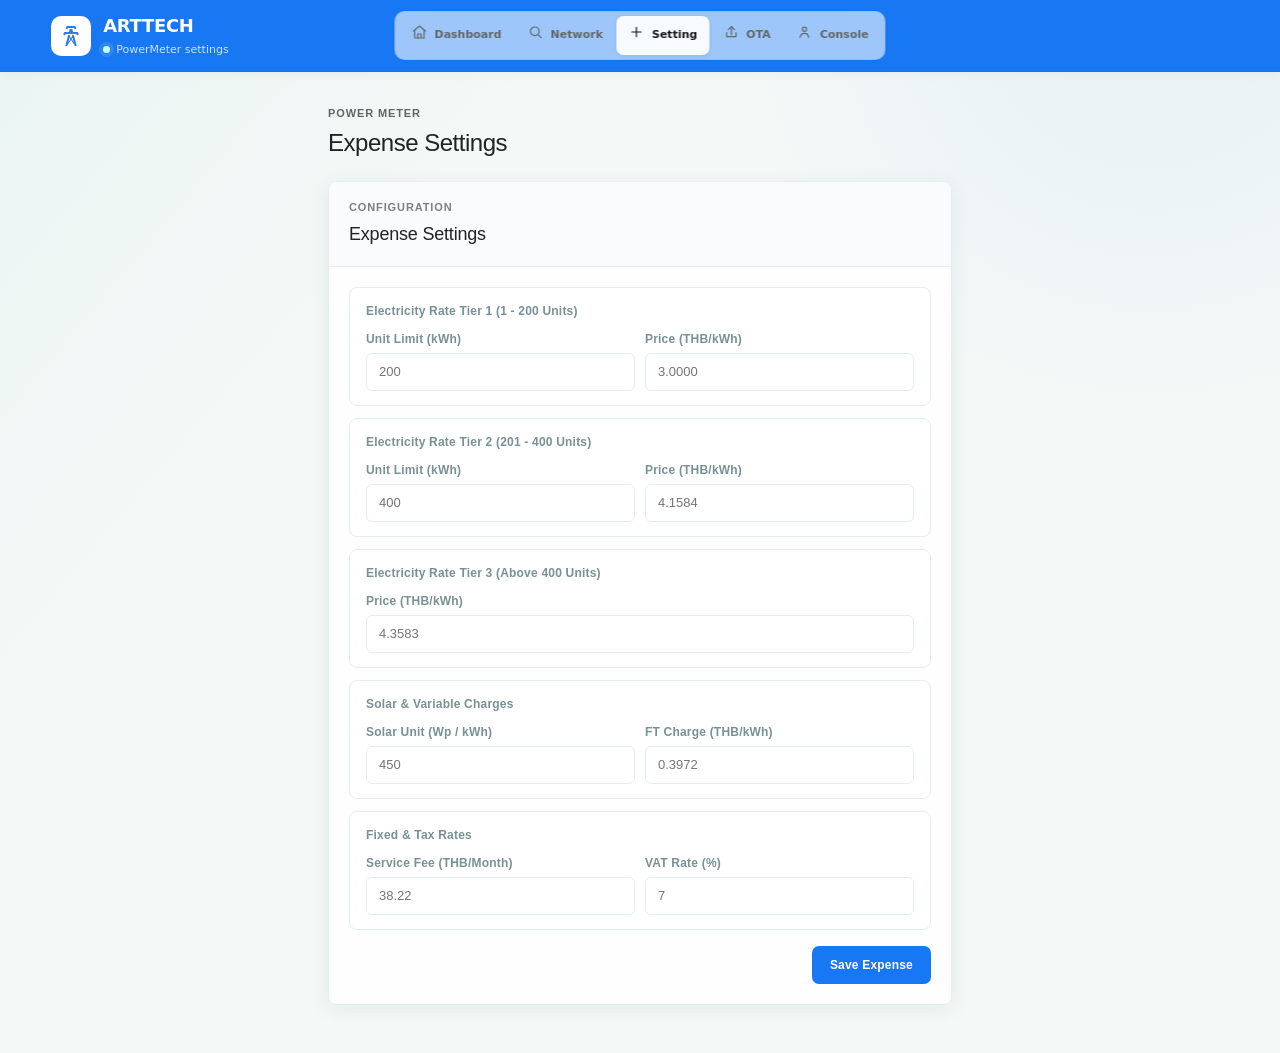
==== data/setting.html @ d9365762 "first commit" ====
﻿<!doctype html>
<html lang="en">

<head>
  <meta charset="UTF-8">
  <meta name="viewport" content="width=device-width,initial-scale=1">
  <meta name="theme-color" content="#188f82">
  <title>ARTTECH | Expense Settings</title>
  <link rel="stylesheet" href="dashboard.css">
  <link rel="stylesheet" href="setting.css">
</head>

<body>
  <header class="topbar">
    <div class="brand-block">
      <div class="brand-mark"><img src="pic/transmission-tower.svg" alt="Power Meter"></div>
      <div>
        <h1>ARTTECH</h1>
        <p class="connection"><span class="status-dot"></span>PowerMeter settings</p>
      </div>
    </div>

    <nav class="top-navigation">
      <a class="top-navigation-link" href="dashboard.html"><span class="nav-icon"><svg viewBox="0 0 24 24">
            <path d="M3 10.5 12 3l9 7.5" />
            <path d="M5 9.5V21h14V9.5" />
            <path d="M9.5 21v-6h5v6" />
          </svg></span><span class="nav-label">Dashboard</span></a>

      <a class="top-navigation-link" href="network.html"><span class="nav-icon"><svg viewBox="0 0 24 24">
            <circle cx="11" cy="11" r="6.5" />
            <path d="m16 16 4.5 4.5" />
          </svg></span><span class="nav-label">Network</span></a>

      <a class="top-navigation-link nav-cta active" href="setting.html"><span class="nav-icon"><svg viewBox="0 0 24 24">
            <path d="M12 5v14M5 12h14" />
          </svg></span><span class="nav-label">Setting</span></a>

      <a class="top-navigation-link" href="ota.html"><span class="nav-icon"><svg viewBox="0 0 24 24">
            <path d="M12 16V4" />
            <path d="m7.5 8.5 4.5-4.5 4.5 4.5" />
            <path d="M5 13v6h14v-6" />
          </svg></span><span class="nav-label">OTA</span></a>

      <a class="top-navigation-link" href="console.html"><span class="nav-icon"><svg viewBox="0 0 24 24">
            <circle cx="12" cy="8" r="3.2" />
            <path d="M5.5 20c.8-4 3-6 6.5-6s5.7 2 6.5 6" />
          </svg></span><span class="nav-label">Console</span></a>
    </nav>
  </header>

  <div class="app-shell">
    <main class="dashboard expense-settings-page">
      <section class="page-intro">
        <div>
          <p class="overline">POWER METER</p>
          <h2>Expense Settings</h2>
        </div>
      </section>

      <section class="settings-panel expense-settings-panel" id="expenseSettingsView" role="tabpanel"
        aria-labelledby="expenseTab">
        <header class="settings-header">
          <div class="settings-title">
            <p class="overline">CONFIGURATION</p>
            <h2>Expense Settings</h2>
          </div>
        </header>

        <div class="settings-content">
          <article class="setting-card">
            <h3 class="setting-label">Electricity Rate Tier 1 (1 - <span id="tier1RangeText">200</span> Units)</h3>
            <div class="setting-row">
              <label class="input-sublabel">
                <span>Unit Limit (kWh)</span>
                <input class="schedule-input" type="number" id="UnitCost1" min="0" step="1" placeholder="200" oninput="updateTierLabelsUI()" />
              </label>
              <label class="input-sublabel">
                <span>Price (THB/kWh)</span>
                <input class="schedule-input" type="number" id="PriceCost1" min="0" step="0.0001" placeholder="3.0000" />
              </label>
            </div>
          </article>

          <article class="setting-card">
            <h3 class="setting-label">Electricity Rate Tier 2 (<span id="tier2StartText">201</span> - <span id="tier2EndText">400</span> Units)</h3>
            <div class="setting-row">
              <label class="input-sublabel">
                <span>Unit Limit (kWh)</span>
                <input class="schedule-input" type="number" id="UnitCost2" min="0" step="1" placeholder="400" oninput="updateTierLabelsUI()" />
              </label>
              <label class="input-sublabel">
                <span>Price (THB/kWh)</span>
                <input class="schedule-input" type="number" id="PriceCost2" min="0" step="0.0001" placeholder="4.1584" />
              </label>
            </div>
          </article>

          <article class="setting-card">
            <h3 class="setting-label">Electricity Rate Tier 3 (Above <span id="tier3StartText">400</span> Units)</h3>
            <div class="setting-row">
              <label class="input-sublabel">
                <span>Price (THB/kWh)</span>
                <input class="schedule-input" type="number" id="PriceCost3" min="0" step="0.0001" placeholder="4.3583" />
              </label>
            </div>
          </article>

          <article class="setting-card">
            <h3 class="setting-label">Solar & Variable Charges</h3>
            <div class="setting-row">
              <label class="input-sublabel">
                <span>Solar Unit (Wp / kWh)</span>
                <input class="schedule-input" type="number" id="UnitSolar" min="0" step="1" placeholder="450" />
              </label>
              <label class="input-sublabel">
                <span>FT Charge (THB/kWh)</span>
                <input class="schedule-input" type="number" id="ft" step="0.0001" placeholder="0.3972" />
              </label>
            </div>
          </article>

          <article class="setting-card">
            <h3 class="setting-label">Fixed & Tax Rates</h3>
            <div class="setting-row">
              <label class="input-sublabel">
                <span>Service Fee (THB/Month)</span>
                <input class="schedule-input" type="number" id="ServiceFee" min="0" step="0.01" placeholder="38.22" />
              </label>
              <label class="input-sublabel">
                <span>VAT Rate (%)</span>
                <input class="schedule-input" type="number" id="VatRate" min="0" max="100" step="0.1" placeholder="7" />
              </label>
            </div>
          </article>

          <div class="settings-actions">
            <button class="setting-button" type="button" onclick="saveExpenseSettings()">Save Expense</button>
          </div>
        </div>
      </section>
    </main>
  </div>

  <script src="setting.js"></script>
</body>

</html>
---- data/dashboard.css ----
﻿/* ==========================================================================
   DASHBOARD.CSS - STYLESHEET MANAGEMENT
   ========================================================================== */

/* --------------------------------------------------------------------------
   1. VARIABLES & BASE SETUP
   -------------------------------------------------------------------------- */
:root {
  --ink: #173b40;
  --muted: #789195;
  --paper: #fff;
  --canvas: #f4f8f7;
  --line: #e4efed;
  --mint: #23b99a;
  --blue: #4d99df;
  --yellow: #f7b735;
  --pink: #d978b0;
  --shadow: 0 16px 40px rgba(29, 84, 82, .08);
}

* {
  box-sizing: border-box;
}

html,
body {
  max-width: 100%;
  overflow-x: hidden;
}

body {
  margin: 0;
  background: var(--canvas);
  color: var(--ink);
  font-family: "DM Sans", sans-serif;
  background-image: linear-gradient(130deg, rgba(35, 185, 154, .05), transparent 28%),
                    radial-gradient(circle at 90% 0, rgba(77, 153, 223, .08), transparent 27%);
}

/* Typography Defaults */
h1,
h2,
p {
  margin: 0;
}

h1 {
  font-size: 20px;
  font-weight: 700;
  letter-spacing: -.7px;
}

h2 {
  font-family: 'Inter', system-ui, -apple-system, BlinkMacSystemFont, "Segoe UI", Roboto, sans-serif;
  font-size: 18px;
  font-weight: 500;
  letter-spacing: -0.2px;
}

button {
  font: inherit;
}

.overline {
  margin: 0;
  color: var(--muted);
  font-size: 10px;
  font-weight: 700;
  letter-spacing: 1.6px;
}

.overline-light {
  color: rgba(255, 255, 255, .75);
}

.separator {
  margin: 0 7px;
  color: rgba(255, 255, 255, .4);
}


/* --------------------------------------------------------------------------
   2. APP LAYOUT SHELL & NAVIGATION
   -------------------------------------------------------------------------- */
/* Top Header / Topbar (Fixed & Sticky Header) */
.topbar {
  display: flex;
  align-items: center;
  justify-content: space-between;
  padding: 25px max(5vw, 28px);
  color: #ffffff;
  position: sticky !important;
  top: 0;
  width: 100%;
  z-index: 1000;
  min-height: 82px;
  background: #454746;
  box-shadow: 0 4px 12px rgba(0, 0, 0, 0.12);
}

/* Brand & Logo Section */
.brand-block {
  display: flex;
  align-items: center;
  gap: 14px;
  min-width: 220px;
}

.brand-mark {
  display: grid;
  place-items: center;
  width: 42px;
  height: 42px;
  border-radius: 50%;
  background: linear-gradient(145deg, #21bf91, #247ec4);
  border: 0;
}

.brand-mark img {
  width: 25px;
  height: 25px;
  object-fit: contain;
  filter: brightness(0) invert(1);
}

.connection {
  margin-top: 4px;
  color: rgba(255,255,255,.82);
  font-size: 12px;
}

/* Top Navigation Bar */
.top-navigation {
  display: flex;
  align-self: flex-end;
  gap: 2px;
  margin: 0 auto -14px;
  padding: 0 9px;
  border-radius: 13px 13px 0 0;
  background: linear-gradient(105deg, #1fbd8c, #1e70c4);
  box-shadow: 0 -5px 0 rgba(255, 255, 255, .06);
  max-width: calc(100% - 32px);
}

.top-navigation-link {
  display: flex;
  align-items: center;
  gap: 7px;`r`n  padding: 15px 16px;`r`n  color: rgba(255, 255, 255, .82);
  font-size: 11px;`r`n  font-weight: 700;
  text-decoration: none;
  white-space: nowrap;
}

.top-navigation-link span {
  font-size: 15px;
}

.top-navigation-link:hover,
.top-navigation-link.active {
  color: #fff;
  background: rgba(255, 255, 255, .12);
}

/* Topbar Action Buttons */
.topbar-actions {
  display: flex;
  align-items: center;
  gap: 12px;
  min-width: 220px;
  justify-content: flex-end;
}

.mode-pill {
  display: none;
}

.icon-button {
  width: 40px;
  height: 40px;
  cursor: pointer;
  font-size: 17px;
  border: 1px solid rgba(255, 255, 255, .28);
  background: rgba(255, 255, 255, .14);
  color: #fff;
  border-radius: 11px;
  overflow: hidden;
}

.profile-button {
  position: relative;
  font-size: 0;
  display: grid;
  place-items: center;
  width: 38px;
  height: 38px;
  border: 0;
  border-radius: 50%;
  color: #fff;
  background: linear-gradient(145deg, #20bc91, #227fc8);
  cursor: pointer;
}

.profile-button:before {
  content: "";
  position: absolute;
  top: 8px;
  left: 50%;
  width: 9px;
  height: 9px;
  margin-left: -4.5px;
  border-radius: 50%;
  background: #fff;
}

.profile-button:after {
  content: "";
  position: absolute;
  bottom: 7px;
  left: 50%;
  width: 19px;
  height: 10px;
  margin-left: -9.5px;
  border-radius: 11px 11px 5px 5px;
  background: #fff;
}

/* Main Shell Container */
.app-shell {
  display: flex;
  justify-content: center;
  min-height: calc(100vh - 82px);
  width: 100%;
}

.side-navigation {
  width: 208px;
  flex: 0 0 208px;
  padding-top: 26px;
  border-right: 1px solid #dcebe9;
  background: rgba(255, 255, 255, .7);
}

.dashboard {
  width: 100%;
  max-width: 1380px;
  margin: 0 auto;
  padding: 34px 28px 48px;
  flex: 1;
  box-sizing: border-box;
}


/* --------------------------------------------------------------------------
   3. COMMON CARDS & REUSABLE COMPONENTS
   -------------------------------------------------------------------------- */
.panel,
.metric-card {
  border: 1px solid rgba(220, 235, 232, .9);
  border-radius: 17px;
  background: rgba(255, 255, 255, .91);
  box-shadow: var(--shadow);
}

.panel {
  padding: 24px;
}

.panel-heading {
  display: flex;
  align-items: center;
  justify-content: space-between;
}

.panel-heading h2 {
  margin-top: 5px;
}

/* Status Indicators / Lamps */
.status-dot,
.live-dot {
  display: inline-block;
  width: 7px;
  height: 7px;
  margin-right: 6px;
  border-radius: 50%;
  background: #c9ffe6;
  box-shadow: 0 0 0 4px rgba(201, 255, 230, .12);
}

.status-dot.offline {
  background: #f4b860;
  box-shadow: 0 0 0 4px rgba(244, 184, 96, .14);
}

.live-label {
  padding: 7px 11px;
  border-radius: 8px;
  color: #159a7c;
  background: #e9faf4;
  font-size: 11px;`r`n  font-weight: 700;
  text-transform: uppercase;
}

.live-dot {
  width: 6px;
  height: 6px;
  margin-right: 5px;
  background: var(--mint);
  box-shadow: none;
}

.status-lamp {
  display: inline-block;
  width: 11px;
  height: 11px;
  flex: 0 0 11px;
  border: 1px solid #b9f1dc;
  border-radius: 50%;
  background: #24c995;
  box-shadow: 0 0 2px rgba(36, 201, 149, 0.4);
}

.status-lamp.offline {
  border-color: #d1d5db;
  background: #9ca3af;
  box-shadow: none;
}

.status-lamp.warning {
  border-color: #fbd38d;
  background: #f59e0b;
  box-shadow: 0 0 2px rgba(245, 158, 11, 0.4);
}

.status-lamp.fault {
  border-color: #ffd0cf;
  background: #e45b5b;
  box-shadow: 0 0 2px rgba(228, 91, 91, 0.4);
}


/* --------------------------------------------------------------------------
   4. DASHBOARD PAGE INTRO (ENERGY AT A GLANCE HEADER)
   -------------------------------------------------------------------------- */
.page-intro {
  display: flex;
  align-items: center;
  justify-content: space-between;
  margin-bottom: 20px;
  gap: 12px;
  width: 100%;
}

.page-intro > div:first-child {
  min-width: 0; /* à¸£à¸­à¸‡à¸£à¸±à¸šà¸à¸²à¸£à¸¢à¹ˆà¸­à¸‚à¸™à¸²à¸”à¸‚à¸­à¸‡ Text à¸ à¸²à¸¢à¹ƒà¸™ Flex container */
}

.page-intro h2 {
  margin-top: 4px;
  font-size: 24px;
  white-space: nowrap; /* à¸à¸³à¸«à¸™à¸”à¹„à¸¡à¹ˆà¹ƒà¸«à¹‰à¸‚à¹‰à¸­à¸„à¸§à¸²à¸¡à¸«à¸±à¸§à¸‚à¹‰à¸­à¸‚à¸¶à¹‰à¸™à¸šà¸£à¸£à¸—à¸±à¸”à¹ƒà¸«à¸¡à¹ˆ */
  overflow: hidden;
  text-overflow: ellipsis;
}

.date-chip {
  padding: 9px 13px;
  border: 1px solid var(--line);
  border-radius: 10px;
  color: var(--muted);
  background: rgba(255, 255, 255, .65);
  font-size: 12px;
  white-space: nowrap; /* à¸¥à¹‡à¸­à¸„à¸§à¸±à¸™à¸—à¸µà¹ˆà¹„à¸¡à¹ˆà¹ƒà¸«à¹‰à¸•à¸à¸šà¸£à¸£à¸—à¸±à¸” */
  flex-shrink: 0;       /* à¸›à¹‰à¸­à¸‡à¸à¸±à¸™à¹„à¸¡à¹ˆà¹ƒà¸«à¹‰à¸•à¸±à¸§à¸Šà¸´à¸›à¸§à¸±à¸™à¸—à¸µà¹ˆà¹‚à¸”à¸™à¸šà¸µà¸šà¹€à¸šà¸µà¹‰à¸¢à¸§ */
}

.date-chip span {
  margin-right: 6px;
  color: var(--mint);
}


/* --------------------------------------------------------------------------
   5. TOP METRICS GRID (KEY PERFORMANCE OVERVIEW)
   -------------------------------------------------------------------------- */
.metrics-grid {
  display: grid;
  grid-template-columns: repeat(4, 1fr);
  gap: 18px;
  margin-top: 18px;
}

.metric-card {
  padding: 19px;
  border-top: 3px solid #0ea5e9;
}

.energy-summary-values {
  display: grid;
  gap: 8px;
  margin-top: 14px;
}

.energy-summary-row {
  display: flex;
  align-items: baseline;
  justify-content: space-between;
  gap: 10px;
  color: var(--muted);
  font-size: 12px;
}

.energy-summary-row strong {
  color: var(--ink);
  font-size: 14px;
  white-space: nowrap;
}

.energy-summary-row small {
  color: var(--muted);
  font-size: 10px;
  font-weight: 500;
}

.metric-top {
  display: flex;
  align-items: center;
  gap: 8px;
}

.metric-top .overline {
  flex: 1;
}

.metric-icon {
  font-size: 23px;
}

.trend {
  padding: 4px 7px;
  border-radius: 6px;
  font-size: 10px;
  font-weight: 700;
}

.positive {
  color: #159b7b;
  background: #e8faf3;
}

.neutral {
  color: #71888b;
  background: #f0f5f4;
}

.metric-value {
  margin-top: 14px;
  font-size: 27px;
  font-weight: 700;
}

.metric-value small {
  color: var(--muted);
  font-size: 11px;
  font-weight: 500;
}

.metric-value.compact {
  margin-top: 0;
}

.metric-note {
  margin-top: 4px;
  color: var(--muted);
  font-size: 12px;
}

.metric-note strong {
  color: var(--ink);
}

/* Ring Indicators Inside Metric Cards */
.battery-summary,
.load-summary {
  display: flex;
  align-items: center;
  gap: 14px;
  margin-top: 13px;
}

.ring-wrapper {
  position: relative;
  width: 57px;
  height: 57px;
  display: flex;
  align-items: center;
  justify-content: center;
}

.ring-svg {
  width: 100%;
  height: 100%;
  transform: rotate(-90deg);
}

.ring-bg {
  fill: none;
  stroke: #e2e8f0;
  stroke-width: 3;
}

.ring-progress {
  fill: none;
  stroke-width: 3;
  stroke-linecap: round;
  transition: stroke-dashoffset 0.3s ease;
}

.ring-progress.mint {
  stroke: var(--mint);
}

.ring-progress.blue {
  stroke: var(--blue);
}

.ring-wrapper > span {
  position: absolute;
  z-index: 1;
  font-size: 15px;
  font-weight: 700;
  color: var(--ink);
}

#loadRingValue {
  color: var(--blue);
}

#loadRingValue small {
  font-size: 9px;
}


/* --------------------------------------------------------------------------
   6. LOAD & OUTPUT PERFORMANCE SECTION
   -------------------------------------------------------------------------- */
.load-output-section {
  display: grid;
  grid-template-columns: 320px 1fr;
  gap: 18px;
  margin-top: 18px;
}

/* Load Gauge Panel */
.load-panel {
  display: flex;
  flex-direction: column;
  justify-content: space-between;
  padding: 24px;
}

.load-panel .panel-heading-center {
  text-align: center;
}

.load-panel .panel-heading-center .overline {
  font-size: 15px;
  letter-spacing: 2px;
  font-weight: 700;
  color: #556b6e;
}

.gauge-wrapper {
  position: relative;
  display: flex;
  flex-direction: column;
  align-items: center;
  justify-content: center;
  margin: 20px 0;
}

.gauge-circle {
  width: 160px;
  height: 160px;
  position: relative;
  display: flex;
  align-items: center;
  justify-content: center;
}

.gauge-svg {
  width: 100%;
  height: 100%;
  transform: rotate(-90deg);
}

.gauge-bg {
  fill: none;
  stroke: #e2e8f0;
  stroke-width: 7;
}

.gauge-progress {
  fill: none;
  stroke: #10b981;
  stroke-width: 7;
  stroke-linecap: round;
  transition: stroke-dashoffset 0.5s ease-in-out;
}

.gauge-progress.warning {
  stroke: #f59e0b;
}

.gauge-progress.fault {
  stroke: #ef4444;
}

.gauge-progress.offline {
  stroke: #94a3b8;
}

.gauge-data {
  position: absolute;
  text-align: center;
}

.gauge-data .overline {
  font-size: 11px;`r`n  font-weight: 700;
  color: #64748b;
  letter-spacing: 0.5px;
  margin-bottom: 2px;
}

.gauge-data .value {
  font-size: 32px;
  font-weight: 800;
  color: #0f172a;
  line-height: 1;
}

.gauge-data .value span {
  font-size: 20px;
  font-weight: 700;
  margin-left: 1px;
}

.load-stats {
  border-top: 1px solid var(--line);
  padding-top: 14px;
  display: flex;
  flex-direction: column;
  gap: 8px;
}

.load-stats-row {
  display: flex;
  justify-content: space-between;
  font-size: 12px;
}

.load-stats-row .lbl {
  color: #8899a6;
  font-weight: 600;
  font-size: 10px;
}

.load-stats-row .val {
  font-weight: 700;
  color: var(--ink);
}

.load-stats-row .val.highlight-green {
  color: #10b981;
}

/* Performance Panel Grid */
.performance-panel {
  padding: 24px;
  background: rgba(255, 255, 255, 0.85);
  backdrop-filter: blur(12px);
  -webkit-backdrop-filter: blur(12px);
  border: 1px solid rgba(228, 239, 237, 0.8);
  border-radius: 20px;
  box-shadow: 0 20px 40px rgba(23, 59, 64, 0.04);
}

.performance-panel .panel-heading {
  margin-bottom: 20px;
}

.perf-grid {
  display: grid;
  grid-template-columns: repeat(3, 1fr);
  gap: 16px;
}

.perf-card {
  background: #ffffff;
  border: 1px solid #eef4f3;
  border-radius: 14px;
  padding: 18px;
  display: flex;
  flex-direction: column;
  justify-content: space-between;
  min-height: 104px;
  position: relative;
  overflow: hidden;
  transition: all 0.25s cubic-bezier(0.4, 0, 0.2, 1);
  box-shadow: 0 2px 6px rgba(23, 59, 64, 0.02);
}

.perf-card:hover {
  transform: translateY(-2px);
  box-shadow: 0 8px 20px rgba(23, 59, 64, 0.06);
  border-color: #dcebe9;
}

.perf-card-header {
  display: flex;
  align-items: center;
  justify-content: space-between;
}

.perf-card .overline {
  font-size: 10px;
  font-weight: 700;
  letter-spacing: 1.2px;
  color: #789195;
}

.perf-body {
  margin-top: 10px;
}

.perf-card .value {
  font-size: 26px;
  font-weight: 600;
  color: #173b40;
  letter-spacing: -0.5px;
  line-height: 1.1;
}

.perf-card .value small {
  font-size: 15px;
  font-weight: 500;
  color: #789195;
  margin-left: 2px;
}

.perf-sub-label {
  font-size: 11px;
  color: #94a3b8;
  margin-top: 4px;
  font-weight: 400;
}

/* Card Visual Accents & Status Indicators */
.perf-card::before {
  content: "";
  position: absolute;
  top: 0;
  left: 0;
  width: 4px;
  height: 100%;
  border-radius: 4px 0 0 4px;
  background: #10b981;
  opacity: 1;
}

.perf-card.warning::before {
  background: #f59e0b;
}

.perf-card.fault::before {
  background: #ef4444;
}

.perf-card.offline::before {
  background: #94a3b8;
}

.status-indicator {
  width: 6px;
  height: 6px;
  border-radius: 50%;
  background: #cbd5e1;
}

.perf-card.normal .status-indicator {
  background: #10b981;
}

.perf-card.warning .status-indicator {
  background: #f59e0b;
}

.perf-card.fault .status-indicator {
  background: #ef4444;
}

.perf-card.offline .status-indicator {
  background: #cbd5e1;
}

.status-badge-mini {
  font-size: 9px;
  font-weight: 700;
  padding: 2px 6px;
  border-radius: 4px;
  background: #ecfdf5;
  color: #059669;
  letter-spacing: 0.3px;
  text-transform: uppercase;
}


/* --------------------------------------------------------------------------
   7. THREE-COLUMN GRID (INSIGHTS, BENEFITS & SYSTEM STATUS)
   -------------------------------------------------------------------------- */
.three-column-grid {
  display: grid;
  grid-template-columns: repeat(3, 1fr);
  gap: 18px;
  margin-top: 18px;
}

/* Panel 1: Benefits */
.benefit-panel {
  min-height: 233px;
}

.benefit-list {
  margin-top: 19px;
}

.benefit-list div {
  display: flex;
  align-items: center;
  justify-content: space-between;
  padding: 13px 0;
  border-bottom: 1px solid var(--line);
  font-size: 15px;
}

.benefit-list span {
  color: var(--muted);
}

.benefit-list strong {
  color: #c35b9a;
}

/* Panel 2: System Status */
.status-panel {
  min-height: 233px;
}

.status-badge {
  display: inline-flex;
  align-items: center;
  min-height: 26px;
  padding: 0 9px;
  border: 1px solid transparent;
  border-radius: 6px;
  color: #168d76;
  background: #e8faf3;
  font-size: 10px;
  font-weight: 700;
  white-space: nowrap;
}

.status-badge.online {
  border-color: #bcebd9;
  color: #168d76;
  background: #e8faf3;
}

.status-badge.offline {
  border-color: #e1e9e7;
  color: #71888b;
  background: #f0f5f4;
}

.status-badge.warning {
  border-color: #fbd38d;
  color: #b96a08;
  background: #fff7e6;
}

.status-badge.fault {
  border-color: #f4caca;
  color: #c23e3e;
  background: #fff0f0;
}

.status-list {
  margin-top: 12px;
  display: flex;
  flex-direction: column;
  gap: 0;
}

.status-list .status-item {
  display: flex;
  align-items: center;
  justify-content: space-between;
  gap: 12px;
  min-height: 44px;
  padding: 10px 0;
  border-bottom: 1px solid var(--line);
}

.status-list .status-item:last-child {
  border-bottom: 0;
}

.status-list .status-item.has-warning {
  border-bottom-color: #fbd38d;
}

.status-list .status-item.has-fault {
  border-bottom-color: #f4caca;
}

.status-list .status-item.has-warning .status-name {
  color: #b96a08;
}

.status-list .status-item.has-fault .status-name {
  color: #c23e3e;
}

/* â”€â”€ Inverter fault-row: left side stacks label + fault text â”€â”€ */
.status-list .status-item--fault-row {
  align-items: flex-start;
  min-height: 52px;
}

.status-item-left {
  display: flex;
  flex-direction: column;
  gap: 3px;
  flex: 1;
  min-width: 0;
}

.status-fault-text {
  font-size: 11px;
  font-weight: 600;
  color: var(--muted);
  line-height: 1.3;
  word-break: break-word;
}

/* Fault active: highlight the fault text */
.status-item--fault-row.has-fault .status-fault-text {
  color: #c23e3e;
}

.status-item--fault-row.has-warning .status-fault-text {
  color: #b96a08;
}

.status-list .status-name {
  color: var(--muted);
  font-size: 11px;`r`n  font-weight: 700;
  letter-spacing: 0.4px;
}

.status-value {
  display: flex;
  align-items: center;
  gap: 6px;
  font-size: 12px;
  font-weight: 600;
  letter-spacing: 0;
}

.status-lamp {
  width: 7px;
  height: 7px;
  min-width: 7px;
  min-height: 7px;
  flex: 0 0 7px;
  aspect-ratio: 1 / 1;
  border-radius: 50%;
  display: inline-block;
}

.status-value.online {
  color: #059669;
}

.status-value.online .status-lamp {
  background-color: #10b981;
}

.status-value.degraded {
  color: #d97706;
}

.status-value.degraded .status-lamp {
  background-color: #f59e0b;
}

.status-value.warning {
  color: #b96a08;
}

.status-value.warning .status-lamp {
  border-color: #fbd38d;
  background-color: #f59e0b;
}

.status-value.offline,
.status-value.fault {
  color: #dc2626;
}

.status-value.offline .status-lamp,
.status-value.fault .status-lamp {
  background-color: #ef4444;
}

/* Panel 3: Energy Insights */
.insights-panel {
  display: flex;
  flex-direction: column;
  justify-content: space-between;
  min-height: 233px;
}

.insights-content {
  display: flex;
  flex-direction: column;
  gap: 16px;
  margin-top: 14px;
}

.insight-metric .highlight {
  color: #10b981;
  font-size: 32px;
  font-weight: 700;
  margin-top: 4px;
}

.insight-metric .highlight small {
  color: #789195;
  font-size: 14px;
  font-weight: 500;
}

.insight-row {
  display: flex;
  justify-content: space-between;
  padding: 12px 0;
  border-top: 1px dashed var(--line);
  border-bottom: 1px dashed var(--line);
}

.insight-row strong {
  display: block;
  margin-top: 4px;
  font-size: 18px;
  font-weight: 700;
  color: var(--ink);
}

.insight-progress {
  margin-top: 4px;
}

.progress-label {
  display: flex;
  justify-content: space-between;
  align-items: center;
  margin-bottom: 8px;
}

.progress-percent {
  color: #10b981;
  font-weight: 700;
  font-size: 15px;
}

.progress-bar-bg {
  width: 100%;
  height: 8px;
  background-color: #e5e7eb;
  border-radius: 999px;
  overflow: hidden;
}

.progress-bar-fill {
  height: 100%;
  background-color: #10b981;
  border-radius: 999px;
  transition: width 0.3s ease;
}


/* --------------------------------------------------------------------------
  CHARTS: ENERGY HISTORY AND LIVE POWER
  -------------------------------------------------------------------------- */
.charts-grid {
  display: grid;
  grid-template-columns: 1fr;
  gap: 18px;
  margin-top: 18px;
}

.chart-panel {
  min-height: 335px;
}

.chart-total {
  color: #d28d10;
  font-size: 17px;
  font-weight: 700;
}

.chart-total small {
  font-size: 11px;
  font-weight: 500;
}

.chart-legend {
  display: flex;
  gap: 12px;
  color: var(--muted);
  font-size: 11px;
}

.chart-legend i {
  display: inline-block;
  width: 8px;
  height: 8px;
  margin-right: 5px;
  border-radius: 50%;
  background: var(--blue);
}

.chart-legend .legend-pink {
  background: var(--pink);
}

.chart-legend .legend-yellow {
  background: var(--yellow);
}

/* Energy history controls and Home Assistant-style series legend */
.chart-history-tools {
  display: flex;
  align-items: center;
  justify-content: flex-end;
  gap: 12px;
  margin-top: 14px;
}

.energy-history-range {
  display: inline-flex;
  gap: 2px;
  padding: 3px;
  border: 1px solid var(--line);
  border-radius: 8px;
  background: #f5f8f7;
}

.energy-history-range button {
  min-height: 30px;
  padding: 0 9px;
  border: 0;
  border-radius: 5px;
  background: transparent;
  color: var(--muted);
  font: inherit;
  font-size: 10px;
  font-weight: 700;
  cursor: pointer;
}

.energy-history-range button.active {
  background: #fff;
  color: var(--ink);
  box-shadow: 0 1px 3px rgba(23, 59, 64, .12);
}

.energy-history-range button:focus-visible {
  outline: 2px solid var(--blue);
  outline-offset: 2px;
}

.energy-history-legend {
  display: flex;
  align-items: center;
  justify-content: center;
  flex-wrap: wrap;
  gap: 22px;
  margin-top: 10px;
}

.energy-history-legend button {
  display: inline-flex;
  align-items: center;
  gap: 7px;`r`n  padding: 2px 0;
  border: 0;
  background: transparent;
  color: var(--muted);
  font: inherit;
  font-size: 12px;
  cursor: pointer;
}

.energy-series-check {
  display: grid;
  place-items: center;
  width: 18px;
  height: 18px;
  border: 2px solid #78858a;
  border-radius: 50%;
  color: #fff;
}

[data-energy-series="grid"].active .energy-series-check {
  border-color: var(--blue);
  background: var(--blue);
}

[data-energy-series="solar"].active .energy-series-check {
  border-color: var(--yellow);
  background: var(--yellow);
}

.energy-history-legend button.active {
  color: var(--ink);
}

.energy-history-legend button.active .energy-series-check::after {
  width: 7px;
  height: 4px;
  border-bottom: 2px solid currentColor;
  border-left: 2px solid currentColor;
  content: "";
  transform: translateY(-1px) rotate(-45deg);
}

.energy-history-legend button:focus-visible {
  border-radius: 3px;
  outline: 2px solid var(--blue);
  outline-offset: 4px;
}

.chart-wrap {
  position: relative;
  height: 245px;
  margin-top: 20px;
}

.energy-history-cursor {
  position: absolute;
  z-index: 1;
  top: 28px;
  bottom: 30px;
  width: 0;
  border-left: 1px dashed #789195;
  pointer-events: none;
}

.energy-history-tooltip {
  position: absolute;
  z-index: 2;
  display: grid;
  gap: 8px;
  min-width: 190px;
  max-width: calc(100% - 16px);
  padding: 11px 13px;
  border: 1px solid rgba(220, 235, 232, .95);
  border-radius: 8px;
  background: rgba(255, 255, 255, .98);
  box-shadow: 0 5px 18px rgba(25, 45, 43, .16);
  color: var(--ink);
  font-size: 12px;
  pointer-events: none;
}

.energy-history-tooltip[hidden],
.energy-history-cursor[hidden] {
  display: none;
}

.energy-history-tooltip-date {
  margin-bottom: 1px;
  font-size: 12px;
  font-weight: 700;
}

.energy-history-tooltip-row,
.energy-history-tooltip-total {
  display: flex;
  align-items: center;
  gap: 7px;
}

.energy-history-tooltip-row span,
.energy-history-tooltip-total span {
  flex: 1;
}

.energy-history-tooltip-row strong,
.energy-history-tooltip-total strong {
  font-weight: 700;
  white-space: nowrap;
}

.tooltip-swatch {
  width: 9px;
  height: 9px;
  flex: 0 0 9px;
  border-radius: 50%;
}

.grid-swatch {
  background: var(--blue);
}

.solar-swatch {
  background: var(--yellow);
}

.energy-history-tooltip-total {
  padding-top: 7px;
  border-top: 1px solid var(--line);
}


/* --------------------------------------------------------------------------
   9. RESPONSIVE MEDIA QUERIES (BREAKPOINTS)
   -------------------------------------------------------------------------- */
/* Large Desktops / Laptops (<= 1200px) */
@media (max-width: 1200px) {
  .dashboard {
    width: 100%;
    padding-inline: 22px;
  }

  .metrics-grid {
    gap: 14px;
  }

  .metric-card {
    padding: 16px;
  }
}

/* Medium Tablets / Small Laptops (<= 1100px) */
@media (max-width: 1100px) {
  .brand-block {
    min-width: 180px;
  }

  .topbar-actions {
    min-width: 110px;
  }

  .top-navigation-link {
    padding-inline: 10px;
  }

  .top-navigation-link span {
    display: none;
  }
}

/* Tablets Landscape (<= 1000px) */
@media (max-width: 1000px) {
  .metrics-grid {
    grid-template-columns: repeat(2, 1fr);
  }

  .load-output-section {
    grid-template-columns: 1fr;
  }

  .perf-grid {
    grid-template-columns: repeat(2, 1fr);
  }

  .three-column-grid {
    grid-template-columns: 1fr;
  }
}

/* Tablets Portrait (<= 900px) */
@media (max-width: 900px) {
  .topbar {
    flex-wrap: wrap;
    row-gap: 10px;
  }

  .top-navigation {
    order: 3;
    flex: 1 0 100%;
    justify-content: center;
    margin: 0 -14px -14px;
    padding-inline: 4px;
    border-radius: 10px 10px 0 0;
  }

  .dashboard {
    padding: 26px 18px 40px;
  }

  .charts-grid {
    grid-template-columns: 1fr;
  }

  .chart-panel {
    min-height: 320px;
  }
}

/* Mobile Devices Landscape (<= 700px) */
@media (max-width: 700px) {
  .topbar {
    min-height: 68px;
    padding: 12px 16px;
  }

  .brand-mark {
    width: 36px;
    height: 36px;
  }

  .brand-block h1 {
    font-size: 17px;
  }

  .connection {
    font-size: 10px;
  }

  .top-navigation {
    position: relative;
    top: auto;
    left: auto;
    right: auto;
    justify-content: flex-start;
    margin: 4px 0 0;
    padding: 4px 6px;
    border-radius: 8px;
    overflow-x: auto;
    white-space: nowrap;
    -webkit-overflow-scrolling: touch;
  }

  .top-navigation-link {
    flex: initial;
    padding: 8px 12px;
    font-size: 11px;
  }

  .top-navigation-link span {
    display: inline;
    font-size: 15px;
  }

  .app-shell {
    display: block;
    padding-top: 0;
  }

  .side-navigation {
    width: 100%;
    padding: 0;
    border-right: 0;
    border-bottom: 1px solid #dcebe9;
  }

  .dashboard {
    width: 100%;
    padding: 20px 16px 38px;
  }

  .page-intro h2 {
    font-size: 20px;
  }
}

/* Mobile Devices Portrait (<= 600px) */
@media (max-width: 600px) {
  .perf-grid {
    grid-template-columns: 1fr;
  }

  .metrics-grid {
    grid-template-columns: 1fr;
    gap: 14px;
  }

  .metric-card {
    padding: 17px;
  }

  .charts-grid {
    gap: 14px;
    margin-top: 14px;
  }

  .chart-panel {
    min-height: 290px;
    padding: 18px 14px;
  }

  .chart-wrap {
    position: relative;
    height: 210px;
  }

  .chart-legend {
    gap: 7px;
    font-size: 10px;
  }

  .chart-history-tools {
    align-items: flex-start;
    flex-direction: column;
    gap: 10px;
  }

  .energy-history-range {
    width: 100%;
  }

  .energy-history-range button {
    flex: 1;
    padding-inline: 5px;
  }

  .energy-history-legend {
    gap: 16px;
  }
}

/* iPhone SE & Extra Small Screens Optimization (<= 480px) */
@media (max-width: 480px) {
  .topbar {
    padding: 10px 12px;
  }

  .topbar-actions {
    gap: 6px;
    min-width: auto;
  }

  .icon-button,
  .profile-button {
    width: 32px;
    height: 32px;
  }

  .dashboard {
    padding: 16px 12px 32px;
  }

  /* à¸›à¸£à¸±à¸šà¹à¸•à¹ˆà¸‡ Page-Intro à¸›à¹‰à¸­à¸‡à¸à¸±à¸™à¸‚à¹‰à¸­à¸„à¸§à¸²à¸¡ Energy at a glance à¸•à¸à¸šà¸£à¸£à¸—à¸±à¸” */
  .page-intro {
    flex-wrap: nowrap;
    align-items: center;
    justify-content: space-between;
    gap: 8px;
    margin-bottom: 14px;
  }

  .page-intro h2 {
    font-size: 16px;
    line-height: 1.2;
    letter-spacing: -0.3px;
  }

  .page-intro .overline {
    font-size: 9px;
    letter-spacing: 0.8px;
  }

  .date-chip {
    padding: 5px 8px;
    font-size: 11px;
    white-space: nowrap;
    flex-shrink: 0;
  }

  .top-navigation-link {
    padding: 6px 10px;
    font-size: 10px;
  }

  .top-navigation-link span {
    font-size: 12px;
  }
}



/* Shared Header + Navigation: single source of truth */
.topbar{min-height:72px;padding:12px max(4vw,24px);color:#fff;background:#1877F2;border-bottom:1px solid rgba(69,71,70,.10);box-shadow:0 2px 10px rgba(0,0,0,.045);backdrop-filter:blur(14px);-webkit-backdrop-filter:blur(14px)}
.brand-block{gap:12px;min-width:220px}.brand-block h1{font-size:18px;letter-spacing:-.3px;color:#fff}.brand-mark{width:40px;height:40px;border-radius:10px;background:#fff;border:1px solid rgba(255,255,255,.55);color:#1877F2}.brand-mark img{width:24px;height:24px;object-fit:contain;filter:brightness(0) saturate(100%) invert(39%) sepia(98%) saturate(2055%) hue-rotate(201deg) brightness(95%) contrast(96%);opacity:1}.connection{margin-top:3px;font-size:11px;color:rgba(255,255,255,.78)}
.top-navigation{align-self:center;position:absolute;left:50%;transform:translateX(-50%);gap:2px;margin:0;padding:4px;border:1px solid rgba(69,71,70,.09);border-radius:10px;background:rgba(255,255,255,.58);box-shadow:0 1px 5px rgba(0,0,0,.035);backdrop-filter:blur(14px);-webkit-backdrop-filter:blur(14px);max-width:none}.top-navigation-link{gap:7px;min-height:36px;padding:8px 12px;border-radius:7px;color:#626865;font-size:11px;font-weight:600;text-decoration:none}.top-navigation-link:hover{color:#171918;background:rgba(255,255,255,.72)}.top-navigation-link.active{color:#171918;background:rgba(255,255,255,.92);box-shadow:0 1px 4px rgba(0,0,0,.07)}.top-navigation-link.nav-cta{color:#626865}.top-navigation-link.nav-cta:hover,.top-navigation-link.nav-cta.active{color:#171918}.nav-icon svg{width:16px;height:16px;fill:none;stroke:currentColor;stroke-width:1.8;stroke-linecap:round;stroke-linejoin:round}.nav-label{font-size:11px!important}
@media(max-width:1000px){.topbar{padding-inline:18px}.top-navigation{position:static;transform:none;}.top-navigation-link{padding-inline:10px}}@media(max-width:700px){.topbar{min-height:68px;padding:10px 14px}.top-navigation{position:static;transform:none;margin-top:6px}}





/* Typography System: shared across pages */
:root{--font-ui:Inter,ui-sans-serif,system-ui,-apple-system,BlinkMacSystemFont,"Segoe UI",Roboto,Arial,sans-serif;--text-primary:#202423;--text-secondary:#5f6663;--text-muted:#7a817e;--text-soft:#929996}
html,body{font-family:var(--font-ui);-webkit-font-smoothing:antialiased;-moz-osx-font-smoothing:grayscale;text-rendering:optimizeLegibility}
body{color:var(--text-primary);line-height:1.5}
.page-intro h2,.panel-heading h2,.card-title{color:var(--text-primary);letter-spacing:-.02em}
.overline,.eyebrow{color:var(--text-muted);font-size:11px;font-weight:700;letter-spacing:.08em;line-height:1.4}
.page-intro p,.panel-heading span,.muted,.secondary{color:var(--text-secondary)}
---- data/setting.css ----
﻿/* ========================================================================
   SETTING.CSS - Inverter settings page styles
   Shared shell and theme are provided by dashboard.css.
   ======================================================================== */

/* --------------------------------------------------------------------------
   1. Page layout and main-container replacement
   -------------------------------------------------------------------------- */
.expense-settings-page {
  width: min(680px, 100%);
  max-width: 680px;
  min-width: 0;
  font-family: "DM Sans", sans-serif;
}

.settings-view-switcher {
  display: flex;
  gap: 6px;
  width: 100%;
  margin: 0 0 14px;
  padding: 5px;
  border: 1px solid var(--line);
  border-radius: 8px;
  background: rgba(255, 255, 255, .72);
}

.settings-view-option {
  flex: 1;
  min-height: 40px;
  padding: 8px 14px;
  border: 0;
  border-radius: 6px;
  cursor: pointer;
  background: transparent;
  color: var(--muted);
  font: 600 13px "DM Sans", sans-serif;
  transition: background .2s ease, color .2s ease, box-shadow .2s ease;
}

.settings-view-option.active {
  background: var(--mint);
  color: #fff;
  box-shadow: 0 3px 9px rgba(35, 185, 154, .16);
}

.settings-view-option:focus-visible {
  outline: 3px solid rgba(77, 153, 223, .28);
  outline-offset: 2px;
}

.expense-empty-state {
  margin: 0;
  padding: 28px 12px;
  color: var(--muted);
  font-size: 14px;
  text-align: center;
}

.expense-settings-page h1,
.expense-settings-page h2,
.expense-settings-page h3,
.expense-settings-page p,
.expense-settings-page button,
.expense-settings-page input,
.expense-settings-page select {
  font-family: "DM Sans", sans-serif;
}

.settings-panel {
  width: 100%;
  overflow: hidden;
  border: 1px solid var(--line);
  border-radius: 8px;
  background: rgba(255, 255, 255, .91);
  box-shadow: 0 4px 20px rgba(29, 84, 82, .08);
}

.settings-header {
  padding: 18px 20px;
  border-bottom: 1px solid var(--line);
  background: rgba(248, 250, 252, .8);
}

.settings-title h2 {
  margin-top: 5px;
}

.settings-content {
  display: flex;
  flex-direction: column;
  gap: 12px;
  padding: 20px;
}

/* --------------------------------------------------------------------------
   2. Inverter selection settings
   -------------------------------------------------------------------------- */
.setting-card,
.schedule-card {
  display: flex;
  flex-direction: column;
  gap: 10px;
  padding: 14px 16px;
  border: 1px solid var(--line);
  border-radius: 8px;
  background: var(--paper);
  transition: border-color .2s ease, box-shadow .2s ease;
}

.setting-card:hover,
.schedule-card:hover,
.setting-toggle:hover {
  border-color: var(--blue);
  box-shadow: 0 4px 12px rgba(77, 153, 223, .08);
}

.setting-label,
.schedule-field span,
.input-sublabel span {
  margin: 0;
  color: var(--muted);
  font-size: 12px;
  font-weight: 700;
  letter-spacing: .2px;
}

.input-sublabel {
  display: flex;
  flex: 1;
  flex-direction: column;
  gap: 5px;
  min-width: 0;
}

.setting-form,
.setting-row {
  width: 100%;
}

.setting-row {
  display: flex;
  align-items: center;
  gap: 10px;
}

.setting-row select,
.schedule-input {
  min-width: 0;
  width: 100%;
  height: 38px;
  padding: 0 12px;
  border: 1px solid var(--line);
  border-radius: 6px;
  outline: none;
  background: var(--paper);
  color: var(--ink);
  font: 500 13px "DM Sans", sans-serif;
  transition: border-color .2s ease, box-shadow .2s ease;
}

.setting-row select:focus,
.schedule-input:focus {
  border-color: var(--blue);
  box-shadow: 0 0 0 3px rgba(77, 153, 223, .14);
}

/* --------------------------------------------------------------------------
   3. Grid schedule settings
   -------------------------------------------------------------------------- */
.schedule-card {
  flex-direction: row;
  align-items: center;
  justify-content: space-between;
  gap: 16px;
}

.schedule-fields {
  display: flex;
  flex: 1;
  gap: 16px;
}

.schedule-field {
  display: flex;
  flex: 1;
  flex-direction: column;
  gap: 5px;
  min-width: 0;
}

/* --------------------------------------------------------------------------
   4. Inverter mode toggles
   -------------------------------------------------------------------------- */
.setting-toggle {
  display: flex;
  align-items: center;
  justify-content: space-between;
  gap: 16px;
  min-height: 50px;
  padding: 12px 16px;
  border: 1px solid var(--line);
  border-radius: 8px;
  background: var(--paper);
  color: var(--ink);
  font-size: 13px;
  font-weight: 600;
  transition: border-color .2s ease, box-shadow .2s ease;
}

.toggle-switch {
  position: relative;
  display: inline-block;
  width: 44px;
  height: 24px;
  flex: 0 0 44px;
  margin-left: auto;
}

.toggle-switch input {
  width: 0;
  height: 0;
  opacity: 0;
}

.toggle-slider {
  position: absolute;
  inset: 0;
  cursor: pointer;
  border-radius: 24px;
  background: #c9d7d8;
  transition: background .2s ease;
}

.toggle-slider::before {
  position: absolute;
  left: 3px;
  bottom: 3px;
  width: 18px;
  height: 18px;
  content: "";
  border-radius: 50%;
  background: var(--paper);
  box-shadow: 0 1px 4px rgba(23, 59, 64, .2);
  transition: transform .2s ease;
}

.toggle-switch input:checked + .toggle-slider {
  background: var(--mint);
}

.toggle-switch input:checked + .toggle-slider::before {
  transform: translateX(20px);
}

.toggle-switch input:focus-visible + .toggle-slider {
  outline: 3px solid rgba(77, 153, 223, .28);
  outline-offset: 2px;
}

.toggle-switch.disabled {
  opacity: .5;
  pointer-events: none;
}

/* --------------------------------------------------------------------------
   5. Actions
   -------------------------------------------------------------------------- */
.setting-button,
.restore-button {
  min-width: 72px;
  height: 38px;
  margin-left: auto;
  padding: 0 18px;
  border: 0;
  border-radius: 7px;
  cursor: pointer;
  background: #1877F2 !important;
  color: #fff;
  font: 700 12px "DM Sans", sans-serif;
  letter-spacing: .2px;
  white-space: nowrap;
  transition: background .2s ease, box-shadow .2s ease, transform .2s ease;
}

.setting-button:hover,
.restore-button:hover {
  background: #1266D3 !important;
  box-shadow: 0 5px 12px rgba(24, 119, 242, .22);
  transform: translateY(-1px);
}

.setting-button:active,
.restore-button:active {
  transform: translateY(0);
}

.settings-actions {
  display: flex;
  justify-content: flex-end;
  margin-top: 4px;
}

.restore-button {
  width: auto;
  border: 1px solid #d65c5c;
  background: transparent;
  color: #d65c5c;
}

.restore-button:hover {
  background: #d65c5c;
  color: #fff;
}

/* --------------------------------------------------------------------------
   6. Responsive layout
   -------------------------------------------------------------------------- */
@media (max-width: 720px) {
  .expense-settings-page {
    width: 100%;
    max-width: calc(100% - 24px);
    padding: 24px 16px 36px;
  }

  .settings-content {
    padding: 18px;
  }
}

@media (max-width: 520px) {
  .expense-settings-page {
    padding: 20px 12px 30px;
  }

  .settings-content,
  .settings-header {
    padding: 14px;
  }

  .setting-row,
  .schedule-card,
  .schedule-fields,
  .input-sublabel {
    align-items: stretch;
    flex-direction: column;
  }

  .setting-button,
  .schedule-card > .setting-button {
    align-self: flex-end;
    width: auto;
  }
}
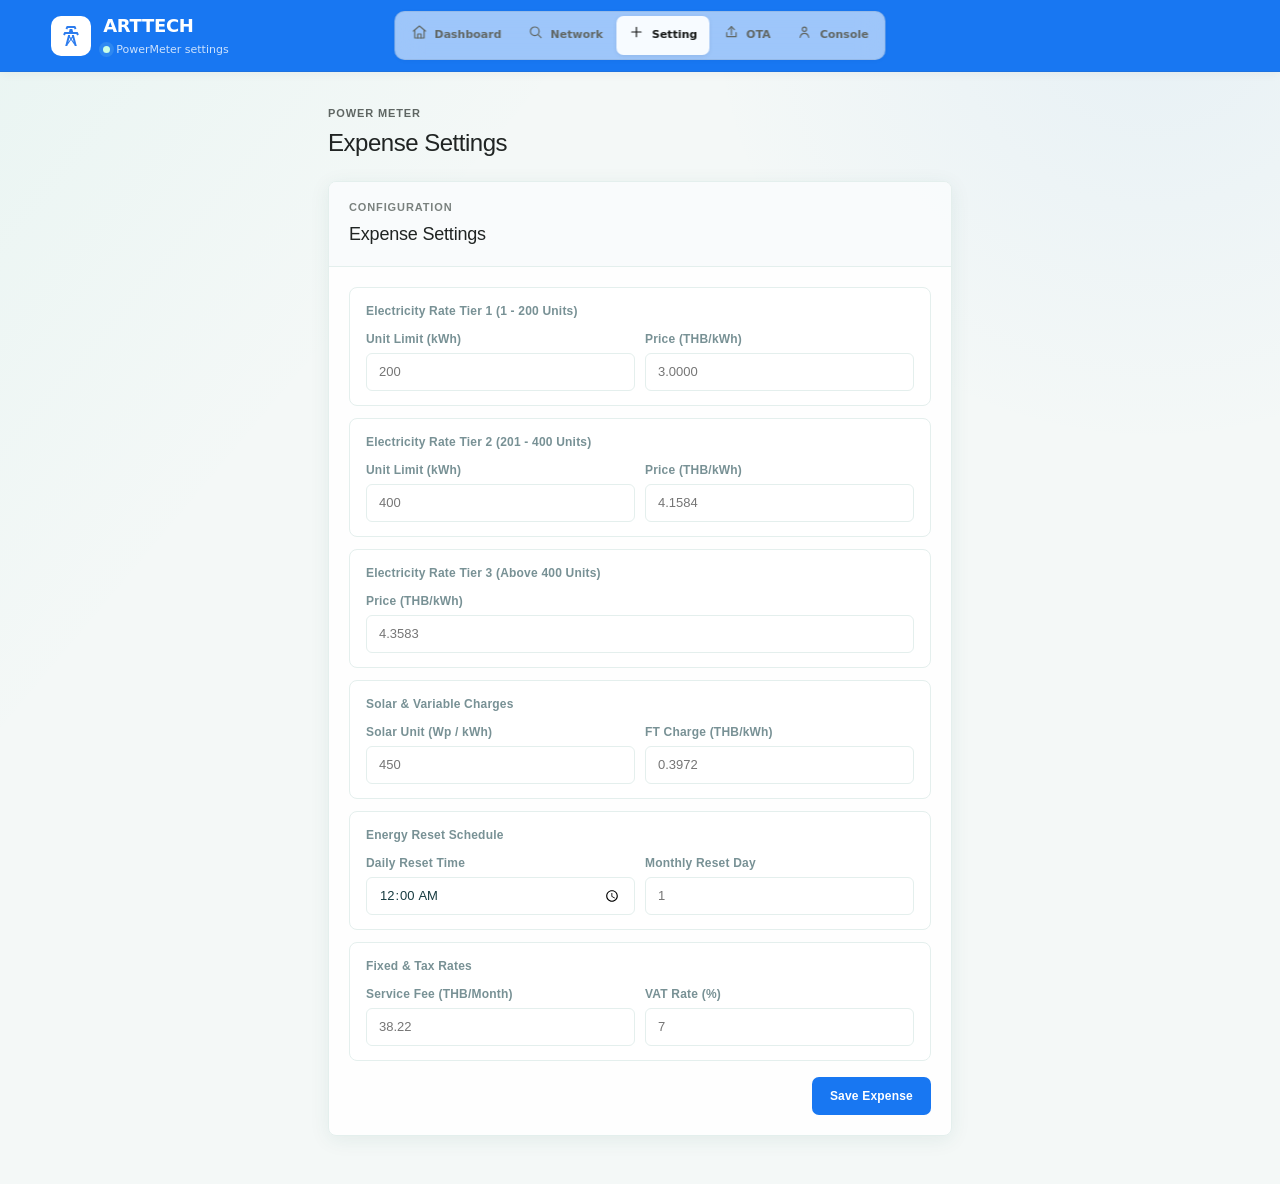
==== commit d511d375: "Update file manager and project configuration" ====
--- a/data/setting.html
+++ b/data/setting.html
@@ -1,4 +1,4 @@
-﻿<!doctype html>
+<!doctype html>
 <html lang="en">
 
 <head>
@@ -121,6 +121,20 @@
           </article>
 
           <article class="setting-card">
+            <h3 class="setting-label">Energy Reset Schedule</h3>
+            <div class="setting-row">
+              <label class="input-sublabel">
+                <span>Daily Reset Time</span>
+                <input class="schedule-input" type="time" id="DailyResetTime" value="00:00" />
+              </label>
+              <label class="input-sublabel">
+                <span>Monthly Reset Day</span>
+                <input class="schedule-input" type="number" id="MonthlyResetDay" min="1" max="28" step="1" placeholder="1" />
+              </label>
+            </div>
+          </article>
+
+          <article class="setting-card">
             <h3 class="setting-label">Fixed & Tax Rates</h3>
             <div class="setting-row">
               <label class="input-sublabel">
